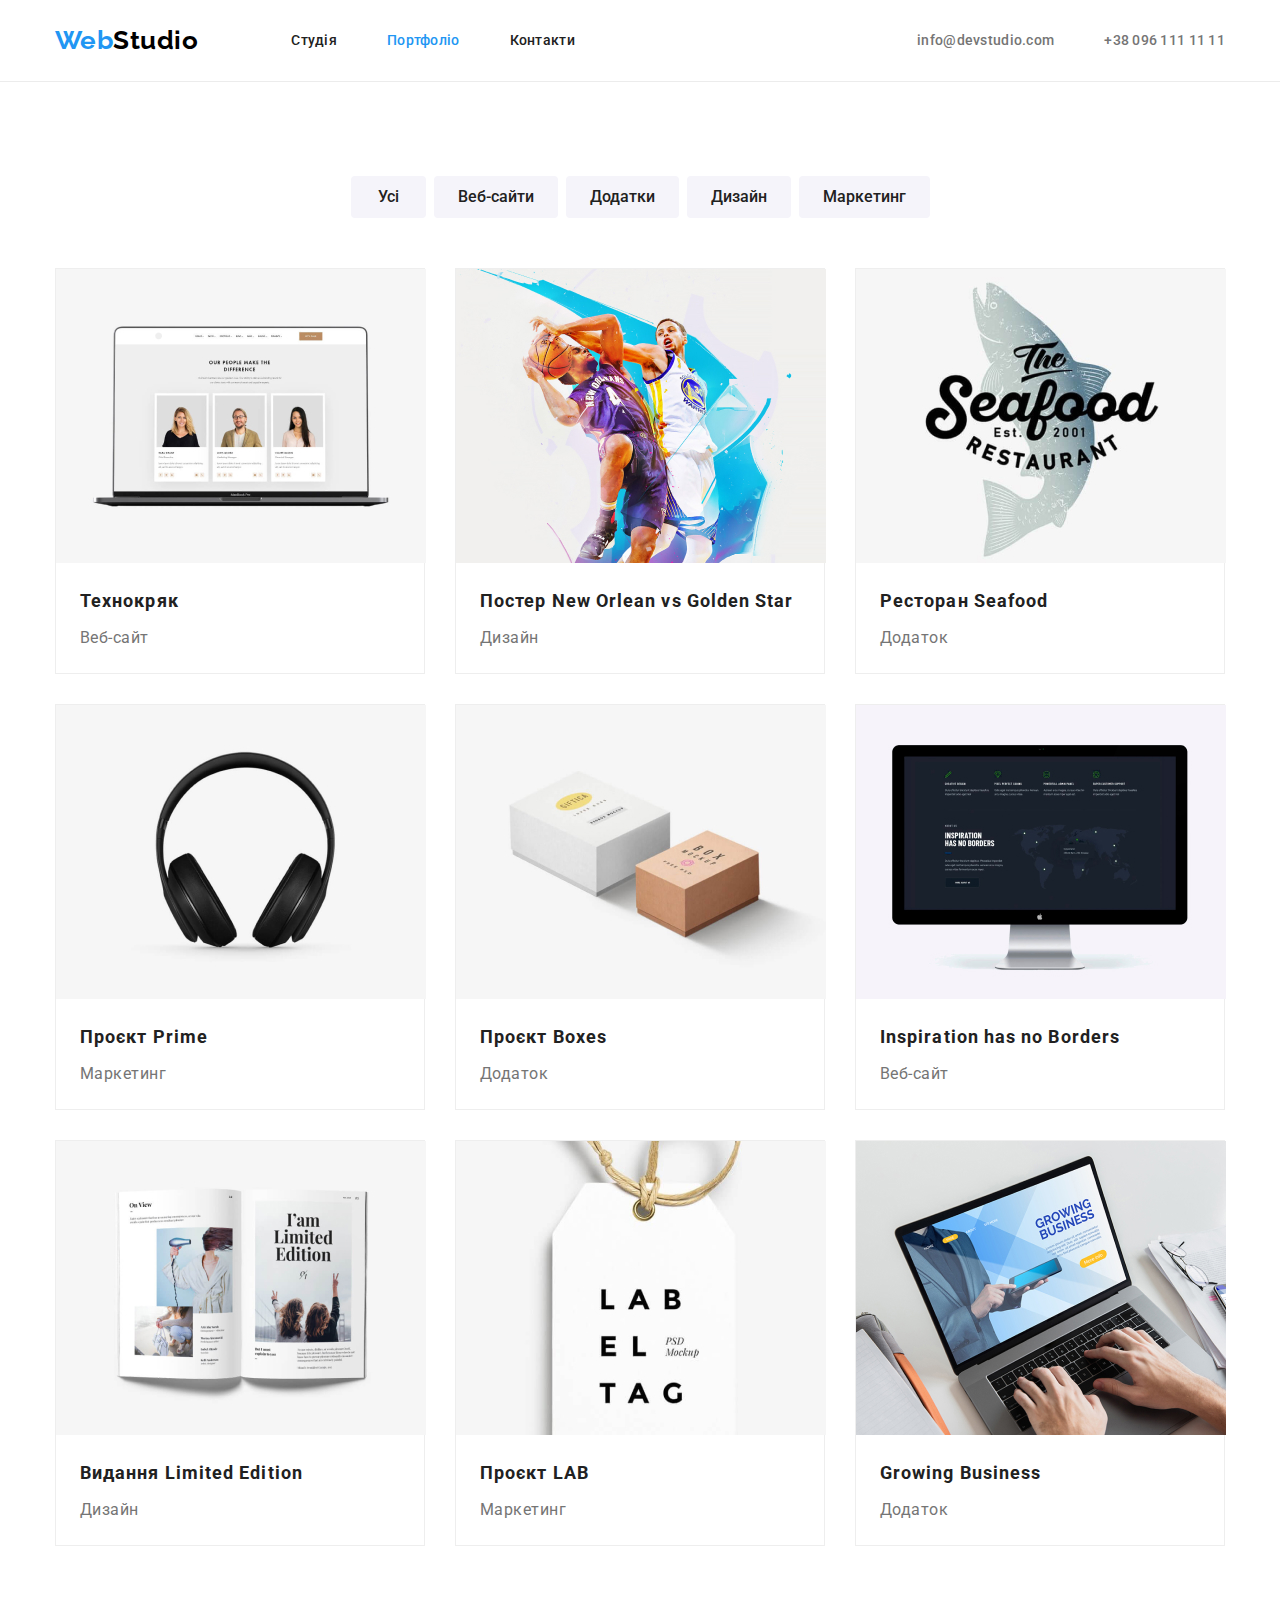
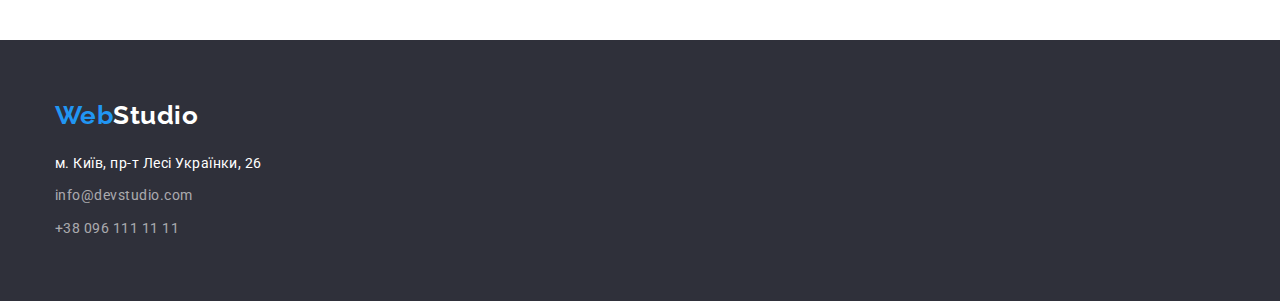
==== portfolio.html @ f04fc8ba "New" ====
<!DOCTYPE html>
<html lang="uk">
<head>
    <meta charset="UTF-8">
    <meta http-equiv="X-UA-Compatible" content="IE=edge">
    <meta name="viewport" content="width=device-width, initial-scale=1.0">
    <title>Portfolio</title>
    <link href="https://fonts.googleapis.com/css2?family=Raleway:wght@700&family=Roboto:wght@400;500;700;900&display=swap"
            rel="stylesheet">
    <link rel="stylesheet" href="https://cdnjs.cloudflare.com/ajax/libs/modern-normalize/1.1.0/modern-normalize.min.css">
    <link rel="stylesheet" href="./css/styles.css">
</head>
<body>
    <!-- Шапка -->
    <header>
        <div class="conteiner main-helmet">
            <nav class="helmet">
                <a href="./index.html">
                    <span class="logo-one">Web</span><span class="logo-head-two">Studio</span>
                </a>
                <ul class="header-nav">
                    <li><a href="./index.html">Студія</a></li>
                    <li><a class="active-link" href="./portfolio.html">Портфоліо</a></li>
                    <li><a href="">Контакти</a></li>
                </ul>
            </nav>
            <div class="header-contacts">
                <a href="mailto:info@devstudio.com">info@devstudio.com</a>
                <a href="tel:+380961111111">+38 096 111 11 11</a>
            </div>
        </div>
    </header>

    <main>
        <section class="conteiner">
            <div class="wadding">
                <h1>Наші роботи</h1>
                <ul class="but-main">
                    <li>
                        <button class="port-button all" type="button">Усі</button>
                    </li>
                    <li>
                        <button class="port-button" type="button">Веб-сайти</button>
                    </li>
                    <li>
                        <button class="port-button" type="button">Додатки</button>
                    </li>
                    <li>
                        <button class="port-button" type="button">Дизайн</button>
                    </li>
                    <li>
                        <button class="port-button" type="button">Маркетинг</button>
                    </li>
                </ul>
                <!-- Список работ -->
                <ul class="work-list">
                    <li>
                        <a href="">
                            <img src="./images/techkryak.jpg" alt="екран ноутбука з портретами" width="370">
                            <div>
                                <h2>Технокряк</h2>
                                <p>Веб-сайт</p>
                            </div>
                        </a>
                    </li>
                    <li>
                        <a href="">
                            <img src="./images/new-orlean-vs-golden-star.jpg" alt="баскетболісти" width="370">
                            <div>
                                <h2>Постер New Orlean vs Golden Star</h2>
                                <p>Дизайн</p>
                            </div>
                        </a>
                    </li>
                    <li>
                        <a href="">
                            <img src="./images/seafood.jpg" alt="логотип ресторану сііфуд" width="370">
                            <div>
                                <h2>Ресторан Seafood</h2>
                                <p>Додаток</p>
                            </div>
                        </a>
                    </li>
                    <li>
                        <a href="">
                            <img src="./images/prime.jpg" alt="навушники" width="370">
                            <div>
                                <h2>Проєкт Prime</h2>
                                <p>Маркетинг</p>
                            </div>
                        </a>
                    </li>
                    <li>
                        <a href="">
                            <img src="./images/boxes.jpg" alt="дві коробки" width="370">
                            <div>
                                <h2>Проєкт Boxes</h2>
                                <p>Додаток</p>
                            </div>
                        </a>
                    </li>
                    <li>
                        <a href="">
                            <img src="./images/no-borders.jpg" alt="монітор з зображенням" width="370">
                            <div>
                                <h2>Inspiration has no Borders</h2>
                                <p>Веб-сайт</p>
                            </div>
                        </a>
                    </li>
                    <li>
                        <a href="">
                            <img src="./images/limited-edition.jpg" alt="розгорнута книга" width="370">
                            <div>
                                <h2>Видання Limited Edition</h2>
                                <p>Дизайн</p>
                            </div>
                        </a>
                    </li>
                    <li>
                        <a href="">
                            <img src="./images/lab.jpg" alt="біла бірка з буквами" width="370">
                            <div>
                                <h2>Проєкт LAB</h2>
                                <p>Маркетинг</p>
                            </div>
                        </a>
                    </li>
                    <li>
                        <a href="">
                            <img src="./images/growing-bussines.jpg" alt="людина за ноутбуком" width="370">
                            <div>
                                <h2>Growing Business</h2>
                                <p>Додаток</p>
                            </div>
                        </a>
                    </li>
                </ul>
            </div>
        </section>
    </main>
    <!-- Подвал -->
    <footer class="footer">
        <div class="conteiner">
            <a href="./index.html">
                <span class="logo-one">Web</span><span class="logo-footer-two">Studio</span>
            </a>
            <address>
                <a class="footer-adress" href="https://goo.gl/maps/2t63Xu3BBMs6bq1B9" target="_blank"
                    rel="noopener noreferrer">м. Київ, пр-т Лесі Українки, 26</a>
                <a class="footer-contact" href="mailto:info@devstudio.com">info@devstudio.com</a>
                <a class="footer-contact" href="tel:+380961111111">+38 096 111 11 11</a>
            </address>
        </div>
    </footer>
</body>
</html>
---- css/styles.css ----
/* CSS переменные */
    :root {
        --primary-text-color: #757575;
        --main-text-color: #212121;
        --sec-title: #212121;
        --link-color: #2196F3;
        --bg-color-button: #2196F3;

        --border-radius: 4px;
    }

/* Общий стиль */
    body {
        color: var(--primary-text-color);

        background-color: #FFFFFF;

        font-family: Roboto, sans-serif;

        letter-spacing: 0.03em;
        }
    
    h1,h2, h3, h4, h5, h6, p {
        padding: 0;
        margin: 0;
    }

    ul {
            list-style: none;
            padding: 0;
            margin: 0;
        }

    li { list-style: none; }

    a { 
            text-decoration: none;
            cursor: pointer;
        }

    img {
        display: block;
    }

    .conteiner {
        width: 1200px;
        padding-left: 15px;
        padding-right: 15px;
        margin: 0 auto;
    }

/* Логотип */
    .logo-one {
        color: #2196F3;
    }

    .logo-head-two {
        color: #000000;
    }

    .logo-footer-two {
        color: #FFFFFF;
    }

    .logo-one,
    .logo-head-two,
    .logo-footer-two {
        font-family: Raleway, sans-serif;
        font-weight: 700;
        font-size: 26px;
        line-height: 1.2;
    }

/* Навигация */

header {
    border-bottom: 1px solid #ECECEC;
}
    .main-helmet {
        padding-top: 25px;
        padding-bottom: 25px;
    }

    .main-helmet, .helmet, .header-nav, .header-contacts {
        display: flex;
        align-items: center;
    }

    .header-nav {
        margin-left: 93px;
    }

    .header-nav li:not(:last-child) {
        margin-right: 50px;
    }

    .header-nav a {
        color: #212121;
    }

    .header-contacts {
        margin-left: auto;
        }

    .header-contacts a {
        color: #757575;
    }

    .header-contacts a + a {
        margin-left: 50px;
    }

    .header-nav a:hover,
    .header-nav a:focus {
        color: var(--link-color);
    }

    .header-contacts a:hover,
    .header-contacts a:focus {
        color: var(--link-color);
    }

    .header-nav a,
    .header-contacts a {
        font-weight: 500;
        font-size: 14px;
        line-height: 1.14;
        letter-spacing: 0.02em;
    }
    .header-nav .active-link {
        color: var(--link-color);
    }

/* Главный блок */
    .hero {
        background-color: #2F303A;
        padding-top: 200px;
        padding-bottom: 200px;
    }

    .hero h1 {
        margin-top: 0;
        margin-bottom: 30px;

        color: #FFFFFF;
        font-weight: 900;
        font-size: 44px;
        line-height: 1.36;
        text-align: center;
        letter-spacing: 0.06em;
        text-transform: uppercase;
    }

    .wadding {
        padding: 94px 0;
    }

    .rulon {
        width: calc((100% - 3*30px) / 4);
        margin-right: 30px;
    }

    .rulon:last-child {
            margin-right: 0;
    }

    .hidden {
        font-size: 0;
    }

    .conteiner .catalog {
        display: flex;
        justify-content: space-between;
    }

    .title {
        margin-bottom: 10px;

        color: var(--main-text-color);
        font-weight: 700;
        font-size: 14px;
        line-height: 1.14;
        text-align: center;
    }

    .list-description {
        font-weight: 400;
        font-size: 14px;
        line-height: 1.71;
    }

    .bussines {
        padding-bottom: 94px;
    }

    .sec-title {
        margin-bottom: 50px;

        color: var(--sec-title);
        font-weight: 700;
        font-size: 36px;
        line-height: 1.66;
        text-align: center;
    }

    .pic {
        margin-bottom: 30px;
    }

    .our-team {
        background-color: #F5F4FA;
        padding: 94px 0;
    }

    .our-team li {
        padding-bottom: 30px;

        box-shadow: 0px 1px 3px rgba(0, 0, 0, 0.12),
                    0px 1px 1px rgba(0, 0, 0, 0.14),
                    0px 2px 1px rgba(0, 0, 0, 0.2);
        border-radius: 0px 0px 4px 4px;
    }

    .our-team p {
        text-align: center;
    }

    .section .title {
        font-weight: 500;
        font-size: 16px;
        line-height: 1.2;
        text-align: center;
    }

    .section p {
        font-weight: 400;
        font-size: 16px;
        line-height: 1.2;
        text-align: center;
    }

    .conteiner h1 {
        font-size: 0;
    }

    .work-list {
        display: flex;
        flex-wrap: wrap;
    }

    .work-list li {
        width: calc((100% - 2*30px) / 3);
        margin: 0 30px 30px 0;

        border: 1px solid rgba(238, 238, 238, 1);
    }

    .work-list li:nth-child(3n) {
        margin-right: 0;
    }

    .work-list li:nth-last-child(-n + 3) {
        margin-bottom: 0;
    }

    .work-list h2 {
        margin-bottom: 4px;

        color: var(--main-text-color);

        font-weight: 700;
        font-size: 18px;
        line-height: 2;
        letter-spacing: 0.06em;
    }

    .work-list div {
        padding: 20px 24px;
    }

    .work-list p {
        color: var(--primary-text-color);
        font-weight: 400;
        font-size: 16px;
        line-height: 1.88;
    }

/* Подвал */
    .footer {
        background-color: #2F303A;
        padding: 60px 0;
    }

    .conteiner address {
        display: flex;
        flex-direction: column;
        margin-top: 20px;
    }
    
    address a + a {
        margin-top: 9px;
    }

    .footer-adress {
        color: #FFFFFF;
    }

    .footer-contact {
        color: rgba(255, 255, 255, 0.6);
    }

    .footer-contact:hover,
    .footer-contact:focus {
        color: var(--link-color);
    }

    .footer-adress,
    .footer-contact {
        font-style: normal;
        font-weight: 400;
        font-size: 14px;
        line-height: 1.71;
    }

 /* Button */
    .hero-button {
        color: #FFFFFF;
        background-color: var(--bg-color-button);
        box-shadow: 0 4px 4px 0 rgba(0, 0, 0, 0.25);

        font-weight: 700;
        font-size: 16px;
        line-height: 1.88;
        display: flex;
        align-items: center;
        text-align: center;
        letter-spacing: 0.06em;

        border: none;
        border-radius: var(--border-radius);
        padding: 10px 32px;
        margin: 0 auto;

        cursor: pointer;
    }

    .but-main {
        display: flex;
        justify-content: center;
        margin-bottom: 50px;
    }

    .but-main li + li {
        margin-left: 8px;
    }

    .port-button {
        color: var(--main-text-color);
        background-color: #F5F4FA;
        border-color: transparent;

        font-weight: 500;
        font-size: 16px;
        line-height: 1.62;
        text-align: center;

        border-radius: var(--border-radius);
        padding: 6px 22px;

        cursor: pointer;
    }

    .port-button.all {
        padding: 6px 25px;
    }

    .port-button:hover,
    .port-button:focus {
        color: #FFFFFF;
        background-color: var(--bg-color-button);
        border-color: var(--bg-color-button);
        box-shadow: 0px 3px 1px rgba(0, 0, 0, 0.1), 
                    0px 1px 2px rgba(0, 0, 0, 0.08), 
                    0px 2px 2px rgba(0, 0, 0, 0.12);;

        font-weight: 500;
        font-size: 16px;
        line-height: 1.62;
        text-align: center;
    }
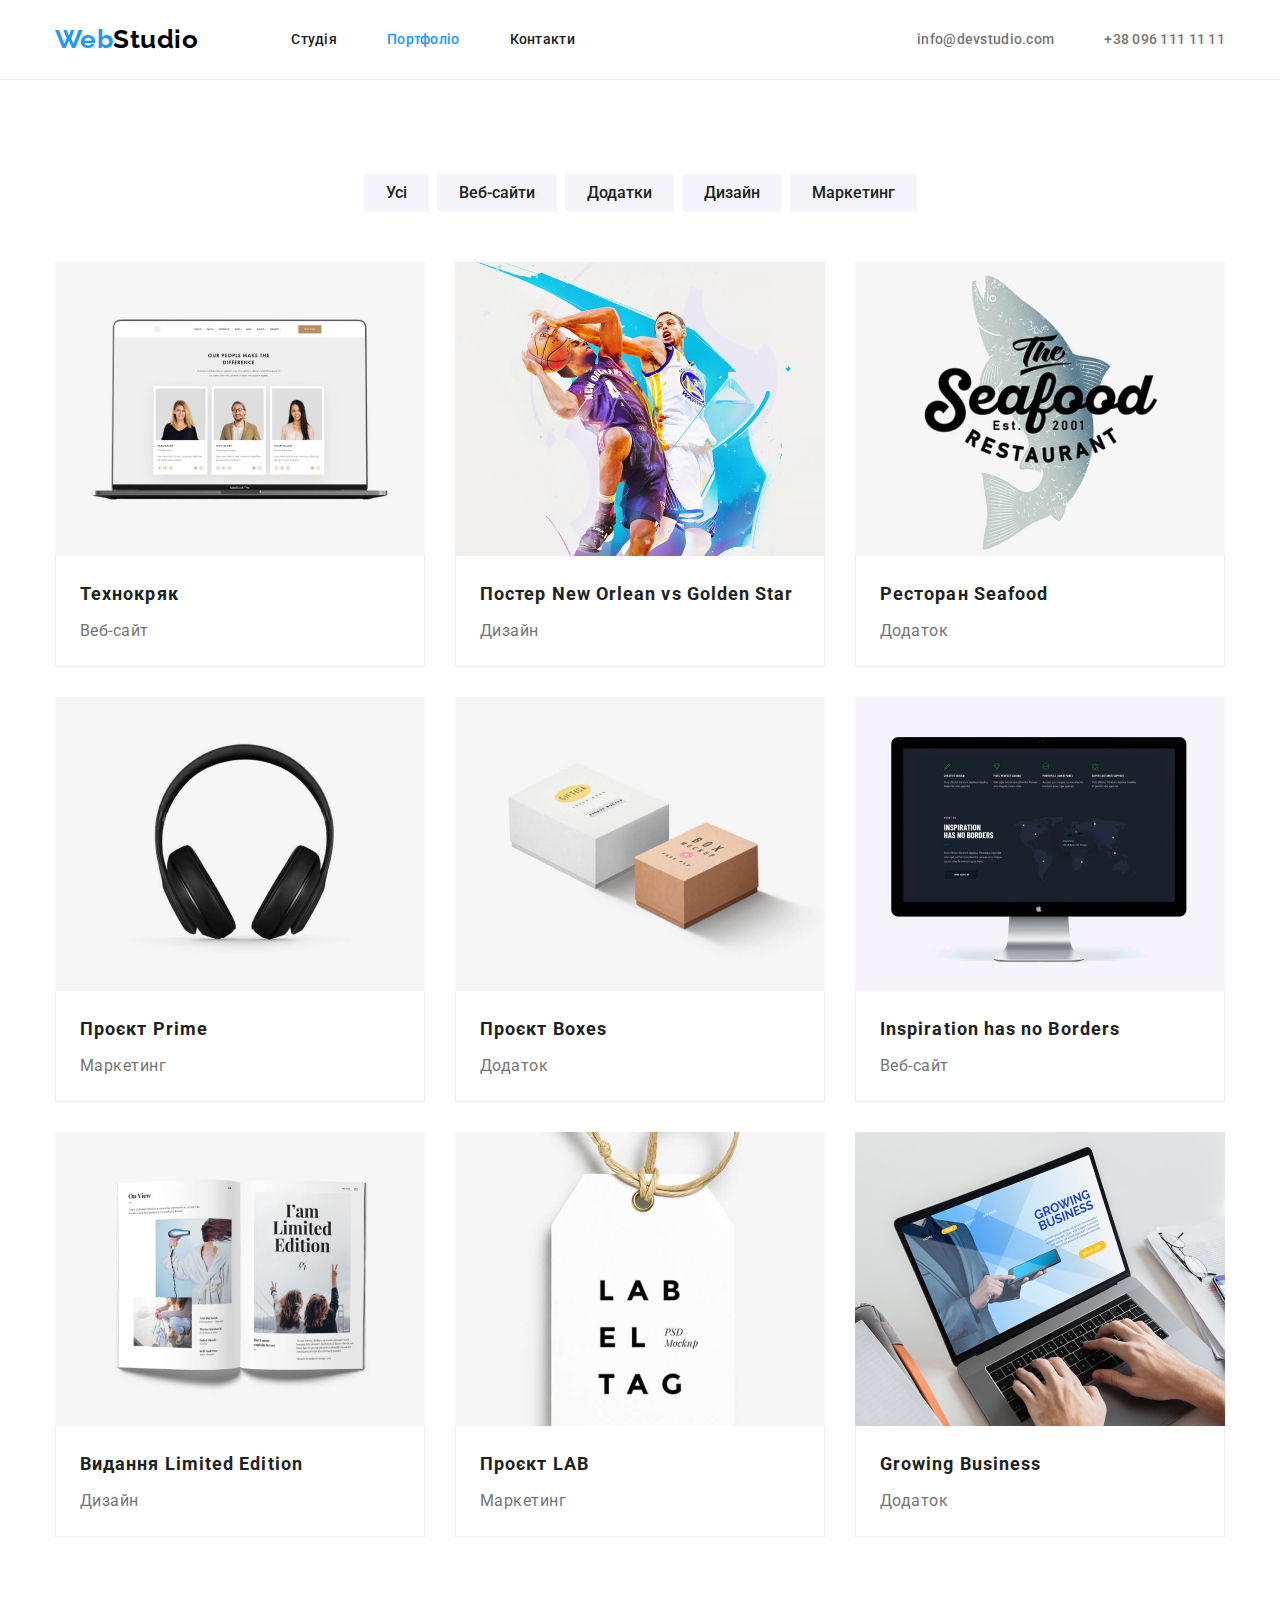
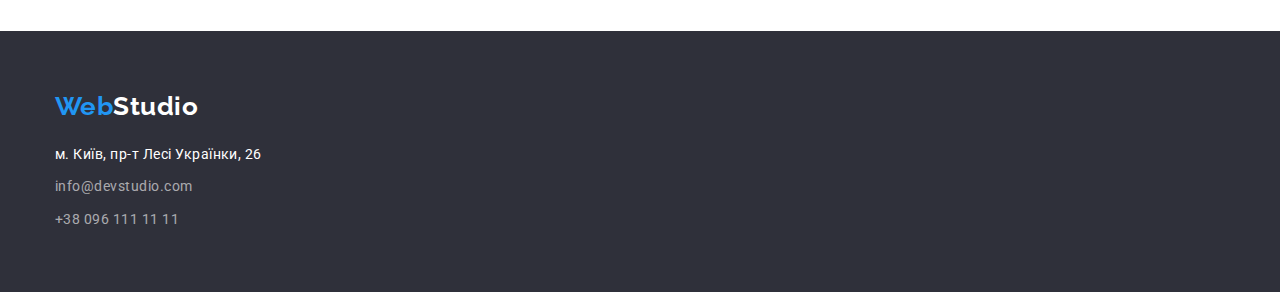
==== commit e3d74246: "New" ====
--- a/portfolio.html
+++ b/portfolio.html
@@ -12,126 +12,126 @@
 </head>
 <body>
     <!-- Шапка -->
-    <header>
-        <div class="conteiner main-helmet">
+    <header class="header">
+        <div class="container main-helmet">
             <nav class="helmet">
                 <a href="./index.html">
                     <span class="logo-one">Web</span><span class="logo-head-two">Studio</span>
                 </a>
                 <ul class="header-nav">
-                    <li><a href="./index.html">Студія</a></li>
-                    <li><a class="active-link" href="./portfolio.html">Портфоліо</a></li>
-                    <li><a href="">Контакти</a></li>
+                    <li class="head-item"><a class="head-link" href="./index.html">Студія</a></li>
+                    <li class="head-item"><a class="head-link active-link" href="./portfolio.html">Портфоліо</a></li>
+                    <li class="head-item"><a class="head-link" href="">Контакти</a></li>
                 </ul>
             </nav>
             <div class="header-contacts">
-                <a href="mailto:info@devstudio.com">info@devstudio.com</a>
-                <a href="tel:+380961111111">+38 096 111 11 11</a>
+                <a class="contact-link" href="mailto:info@devstudio.com">info@devstudio.com</a>
+                <a class="contact-link" href="tel:+380961111111">+38 096 111 11 11</a>
             </div>
         </div>
     </header>
 
     <main>
-        <section class="conteiner">
-            <div class="wadding">
-                <h1>Наші роботи</h1>
+        <section class="section">
+            <div class="container">
+                <h1 class="hidden">Наші роботи</h1>
                 <ul class="but-main">
-                    <li>
-                        <button class="port-button all" type="button">Усі</button>
+                    <li class="but-list">
+                        <button class="port-button" type="button">Усі</button>
                     </li>
-                    <li>
+                    <li class="but-list">
                         <button class="port-button" type="button">Веб-сайти</button>
                     </li>
-                    <li>
+                    <li class="but-list">
                         <button class="port-button" type="button">Додатки</button>
                     </li>
-                    <li>
+                    <li class="but-list">
                         <button class="port-button" type="button">Дизайн</button>
                     </li>
-                    <li>
+                    <li class="but-list">
                         <button class="port-button" type="button">Маркетинг</button>
                     </li>
                 </ul>
                 <!-- Список работ -->
                 <ul class="work-list">
-                    <li>
+                    <li class="work-item">
                         <a href="">
                             <img src="./images/techkryak.jpg" alt="екран ноутбука з портретами" width="370">
-                            <div>
-                                <h2>Технокряк</h2>
-                                <p>Веб-сайт</p>
+                            <div class="work-wadding">
+                                <h2 class="work-title">Технокряк</h2>
+                                <p class="work-text">Веб-сайт</p>
                             </div>
                         </a>
                     </li>
-                    <li>
+                    <li class="work-item">
                         <a href="">
                             <img src="./images/new-orlean-vs-golden-star.jpg" alt="баскетболісти" width="370">
-                            <div>
-                                <h2>Постер New Orlean vs Golden Star</h2>
-                                <p>Дизайн</p>
+                            <div class="work-wadding">
+                                <h2 class="work-title">Постер New Orlean vs Golden Star</h2>
+                                <p class="work-text">Дизайн</p>
                             </div>
                         </a>
                     </li>
-                    <li>
+                    <li class="work-item">
                         <a href="">
                             <img src="./images/seafood.jpg" alt="логотип ресторану сііфуд" width="370">
-                            <div>
-                                <h2>Ресторан Seafood</h2>
-                                <p>Додаток</p>
+                            <div class="work-wadding">
+                                <h2 class="work-title">Ресторан Seafood</h2>
+                                <p class="work-text">Додаток</p>
                             </div>
                         </a>
                     </li>
-                    <li>
+                    <li class="work-item">
                         <a href="">
                             <img src="./images/prime.jpg" alt="навушники" width="370">
-                            <div>
-                                <h2>Проєкт Prime</h2>
-                                <p>Маркетинг</p>
+                            <div class="work-wadding">
+                                <h2 class="work-title">Проєкт Prime</h2>
+                                <p class="work-text">Маркетинг</p>
                             </div>
                         </a>
                     </li>
-                    <li>
+                    <li class="work-item">
                         <a href="">
                             <img src="./images/boxes.jpg" alt="дві коробки" width="370">
-                            <div>
-                                <h2>Проєкт Boxes</h2>
-                                <p>Додаток</p>
+                            <div class="work-wadding">
+                                <h2 class="work-title">Проєкт Boxes</h2>
+                                <p class="work-text">Додаток</p>
                             </div>
                         </a>
                     </li>
-                    <li>
+                    <li class="work-item">
                         <a href="">
                             <img src="./images/no-borders.jpg" alt="монітор з зображенням" width="370">
-                            <div>
-                                <h2>Inspiration has no Borders</h2>
-                                <p>Веб-сайт</p>
+                            <div class="work-wadding">
+                                <h2 class="work-title">Inspiration has no Borders</h2>
+                                <p class="work-text">Веб-сайт</p>
                             </div>
                         </a>
                     </li>
-                    <li>
+                    <li class="work-item">
                         <a href="">
                             <img src="./images/limited-edition.jpg" alt="розгорнута книга" width="370">
-                            <div>
-                                <h2>Видання Limited Edition</h2>
-                                <p>Дизайн</p>
+                            <div class="work-wadding">
+                                <h2 class="work-title">Видання Limited Edition</h2>
+                                <p class="work-text">Дизайн</p>
                             </div>
                         </a>
                     </li>
-                    <li>
+                    <li class="work-item">
                         <a href="">
                             <img src="./images/lab.jpg" alt="біла бірка з буквами" width="370">
-                            <div>
-                                <h2>Проєкт LAB</h2>
-                                <p>Маркетинг</p>
+                            <div class="work-wadding">
+                                <h2 class="work-title">Проєкт LAB</h2>
+                                <p class="work-text">Маркетинг</p>
                             </div>
                         </a>
                     </li>
-                    <li>
+                    <li class="work-item">
                         <a href="">
                             <img src="./images/growing-bussines.jpg" alt="людина за ноутбуком" width="370">
-                            <div>
-                                <h2>Growing Business</h2>
-                                <p>Додаток</p>
+                            <div class="work-wadding">
+                                <h2 class="work-title">Growing Business</h2>
+                                <p class="work-text">Додаток</p>
                             </div>
                         </a>
                     </li>
@@ -141,7 +141,7 @@
     </main>
     <!-- Подвал -->
     <footer class="footer">
-        <div class="conteiner">
+        <div class="container">
             <a href="./index.html">
                 <span class="logo-one">Web</span><span class="logo-footer-two">Studio</span>
             </a>
--- a/css/styles.css
+++ b/css/styles.css
@@ -1,5 +1,6 @@
-/* CSS переменные */
+/*--- CSS переменные ---*/
     :root {
+        --pure-white: #ffffff;
         --primary-text-color: #757575;
         --main-text-color: #212121;
         --sec-title: #212121;
@@ -9,47 +10,60 @@
         --border-radius: 4px;
     }
 
-/* Общий стиль */
+/*--- Общий стиль ---*/
     body {
         color: var(--primary-text-color);
 
-        background-color: #FFFFFF;
+        background-color: var(--pure-white);
 
         font-family: Roboto, sans-serif;
 
         letter-spacing: 0.03em;
         }
     
-    h1,h2, h3, h4, h5, h6, p {
+    h1,h2, h3, h4, h5, h6, p { margin: 0; }
+
+    ul {
+        list-style: none;
         padding: 0;
         margin: 0;
     }
 
-    ul {
-            list-style: none;
-            padding: 0;
-            margin: 0;
-        }
-
     li { list-style: none; }
 
     a { 
-            text-decoration: none;
-            cursor: pointer;
-        }
-
-    img {
-        display: block;
-    }
-
-    .conteiner {
+        text-decoration: none;
+        cursor: pointer;
+    }
+
+    img { display: block; }
+
+/* Разметка */
+    .section {
+        padding: 94px 0;
+    }
+
+    .container {
         width: 1200px;
         padding-left: 15px;
         padding-right: 15px;
         margin: 0 auto;
     }
 
-/* Логотип */
+    .hidden {
+        position: absolute;
+        width: 1px;
+        height: 1px;
+        margin: -1px;
+        border: 0;
+        padding: 0;
+        white-space: nowrap;
+        clip-path: inset(100%);
+        clip: rect(0 0 0 0);
+        overflow: hidden;
+    }
+
+/*--- Логотип ---*/
     .logo-one {
         color: #2196F3;
     }
@@ -71,14 +85,10 @@
         line-height: 1.2;
     }
 
-/* Навигация */
-
-header {
-    border-bottom: 1px solid #ECECEC;
-}
-    .main-helmet {
-        padding-top: 25px;
-        padding-bottom: 25px;
+/*--- Навигация ---*/
+    .header {
+        padding: 24px 0;
+        border-bottom: 1px solid #ECECEC;
     }
 
     .main-helmet, .helmet, .header-nav, .header-contacts {
@@ -90,11 +100,11 @@
         margin-left: 93px;
     }
 
-    .header-nav li:not(:last-child) {
+    .header-nav .head-item:not(:last-child) {
         margin-right: 50px;
     }
 
-    .header-nav a {
+    .header-nav .head-link {
         color: #212121;
     }
 
@@ -102,26 +112,26 @@
         margin-left: auto;
         }
 
-    .header-contacts a {
+    .header-contacts .contact-link {
         color: #757575;
     }
 
-    .header-contacts a + a {
+    .header-contacts .contact-link + .contact-link {
         margin-left: 50px;
     }
 
-    .header-nav a:hover,
-    .header-nav a:focus {
+    .header-nav .head-link:hover,
+    .header-nav .head-link:focus {
         color: var(--link-color);
     }
 
-    .header-contacts a:hover,
-    .header-contacts a:focus {
+    .header-contacts .contact-link:hover,
+    .header-contacts .contact-link:focus {
         color: var(--link-color);
     }
 
-    .header-nav a,
-    .header-contacts a {
+    .header-nav .head-item,
+    .header-contacts .contact-link {
         font-weight: 500;
         font-size: 14px;
         line-height: 1.14;
@@ -131,18 +141,19 @@
         color: var(--link-color);
     }
 
-/* Главный блок */
+/*--- Главный блок ---*/
+
+/* Герой */
     .hero {
         background-color: #2F303A;
         padding-top: 200px;
         padding-bottom: 200px;
     }
 
-    .hero h1 {
-        margin-top: 0;
+    .hero-title {
         margin-bottom: 30px;
 
-        color: #FFFFFF;
+        color: var(--pure-white);
         font-weight: 900;
         font-size: 44px;
         line-height: 1.36;
@@ -151,49 +162,43 @@
         text-transform: uppercase;
     }
 
-    .wadding {
-        padding: 94px 0;
-    }
-
-    .rulon {
+/* Преимущества */
+    .container .edge-list {
+        display: flex;
+        justify-content: space-between;
+    }
+
+    .edge-item {
         width: calc((100% - 3*30px) / 4);
         margin-right: 30px;
     }
 
-    .rulon:last-child {
+    .edge-item:last-child {
             margin-right: 0;
     }
 
-    .hidden {
-        font-size: 0;
-    }
-
-    .conteiner .catalog {
-        display: flex;
-        justify-content: space-between;
-    }
-
-    .title {
+    .edge-title {
         margin-bottom: 10px;
 
         color: var(--main-text-color);
         font-weight: 700;
         font-size: 14px;
         line-height: 1.14;
-        text-align: center;
-    }
-
-    .list-description {
+    }
+
+    .edge-text {
         font-weight: 400;
         font-size: 14px;
         line-height: 1.71;
-    }
-
+        letter-spacing: 0.03em;
+    }
+
+/* Чем мы занимаемся */
     .bussines {
-        padding-bottom: 94px;
-    }
-
-    .sec-title {
+        padding-top: 0;
+    }
+
+    .bussines-title {
         margin-bottom: 50px;
 
         color: var(--sec-title);
@@ -201,69 +206,88 @@
         font-size: 36px;
         line-height: 1.66;
         text-align: center;
-    }
-
-    .pic {
-        margin-bottom: 30px;
-    }
-
+        letter-spacing: 0.03em;
+    }
+
+    .bussines-list {
+        display: flex;
+        justify-content: space-between;
+    }
+
+/* Наша команда */  
     .our-team {
         background-color: #F5F4FA;
-        padding: 94px 0;
-    }
-
-    .our-team li {
-        padding-bottom: 30px;
-
+    }
+
+    .our-team-title {
+        margin-bottom: 50px;
+        
+        color: var(--sec-title);
+        font-weight: 700;
+        font-size: 36px;
+        line-height: 1.66;
+        text-align: center;
+        letter-spacing: 0.03em;
+    }
+
+    .our-team-list {
+        display: flex;
+        justify-content: space-between;
+    }
+
+    .our-team-item {
+        background-color: var(--pure-white);
         box-shadow: 0px 1px 3px rgba(0, 0, 0, 0.12),
                     0px 1px 1px rgba(0, 0, 0, 0.14),
                     0px 2px 1px rgba(0, 0, 0, 0.2);
         border-radius: 0px 0px 4px 4px;
     }
 
-    .our-team p {
-        text-align: center;
-    }
-
-    .section .title {
+    .team-wadding {
+        padding: 30px 10px;
+    }
+
+    .team-title {
+        color: var(--sec-title);
+
+        margin-bottom: 10px;
+
         font-weight: 500;
         font-size: 16px;
         line-height: 1.2;
         text-align: center;
-    }
-
-    .section p {
+        letter-spacing: 0.03em;
+    }
+
+    .our-team-text {
         font-weight: 400;
         font-size: 16px;
         line-height: 1.2;
         text-align: center;
-    }
-
-    .conteiner h1 {
-        font-size: 0;
-    }
-
+        letter-spacing: 0.03em;
+    }
+
+/*--- Портфолио ---*/
     .work-list {
         display: flex;
         flex-wrap: wrap;
     }
 
-    .work-list li {
+    .work-item {
         width: calc((100% - 2*30px) / 3);
-        margin: 0 30px 30px 0;
-
-        border: 1px solid rgba(238, 238, 238, 1);
-    }
-
-    .work-list li:nth-child(3n) {
+        margin-right: 30px;
+        margin-bottom: 30px;
+    }
+
+    .work-item:nth-child(3n) {
         margin-right: 0;
     }
 
-    .work-list li:nth-last-child(-n + 3) {
+    .work-item:nth-last-child(-n + 3) {
         margin-bottom: 0;
     }
 
-    .work-list h2 {
+    .work-title {
         margin-bottom: 4px;
 
         color: var(--main-text-color);
@@ -274,11 +298,14 @@
         letter-spacing: 0.06em;
     }
 
-    .work-list div {
+    .work-wadding {
         padding: 20px 24px;
-    }
-
-    .work-list p {
+
+        border: 1px solid rgba(238, 238, 238, 1);
+        border-top: none;
+    }
+
+    .work-text {
         color: var(--primary-text-color);
         font-weight: 400;
         font-size: 16px;
@@ -291,7 +318,7 @@
         padding: 60px 0;
     }
 
-    .conteiner address {
+    .container address {
         display: flex;
         flex-direction: column;
         margin-top: 20px;
@@ -322,7 +349,7 @@
         line-height: 1.71;
     }
 
- /* Button */
+/* Button */
     .hero-button {
         color: #FFFFFF;
         background-color: var(--bg-color-button);
@@ -333,7 +360,6 @@
         line-height: 1.88;
         display: flex;
         align-items: center;
-        text-align: center;
         letter-spacing: 0.06em;
 
         border: none;
@@ -350,28 +376,23 @@
         margin-bottom: 50px;
     }
 
-    .but-main li + li {
+    .but-main .but-list + .but-list {
         margin-left: 8px;
     }
 
     .port-button {
         color: var(--main-text-color);
         background-color: #F5F4FA;
-        border-color: transparent;
+        border: none;
 
         font-weight: 500;
         font-size: 16px;
         line-height: 1.62;
-        text-align: center;
 
         border-radius: var(--border-radius);
         padding: 6px 22px;
 
         cursor: pointer;
-    }
-
-    .port-button.all {
-        padding: 6px 25px;
     }
 
     .port-button:hover,
